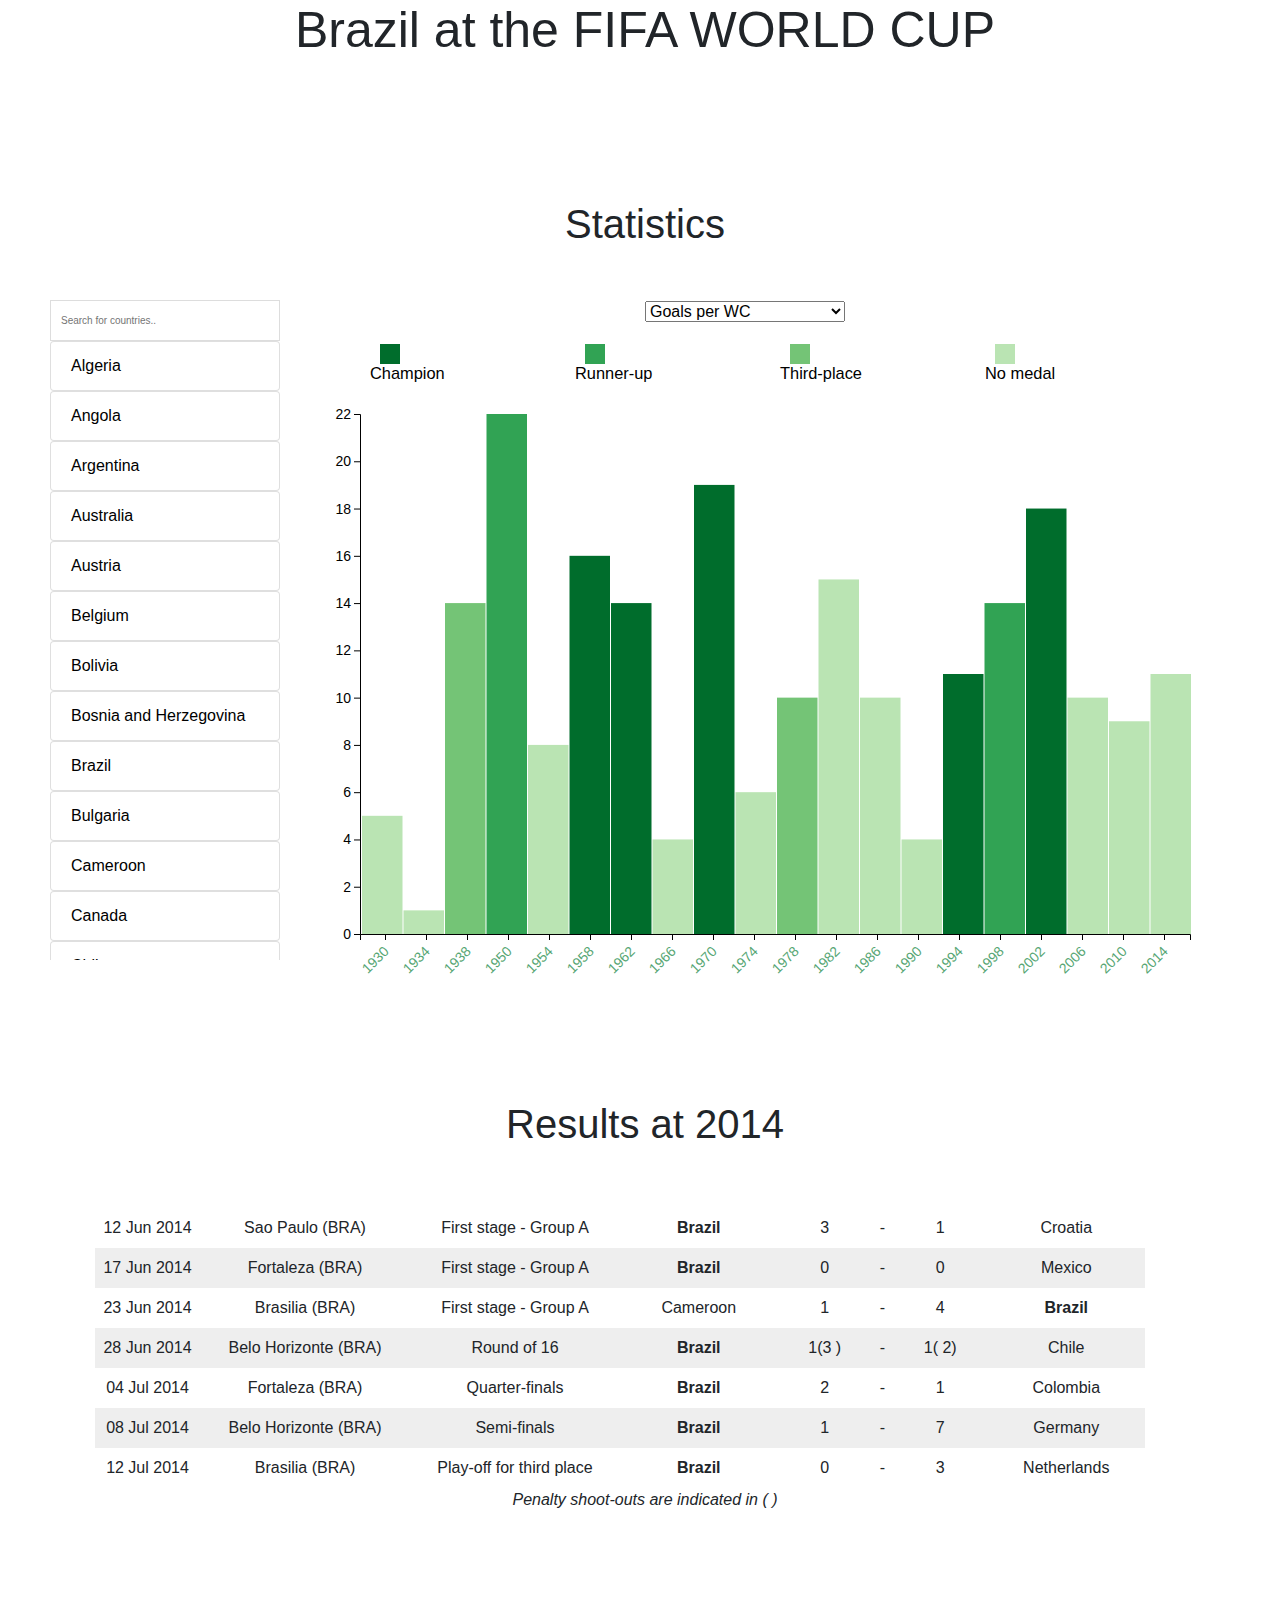
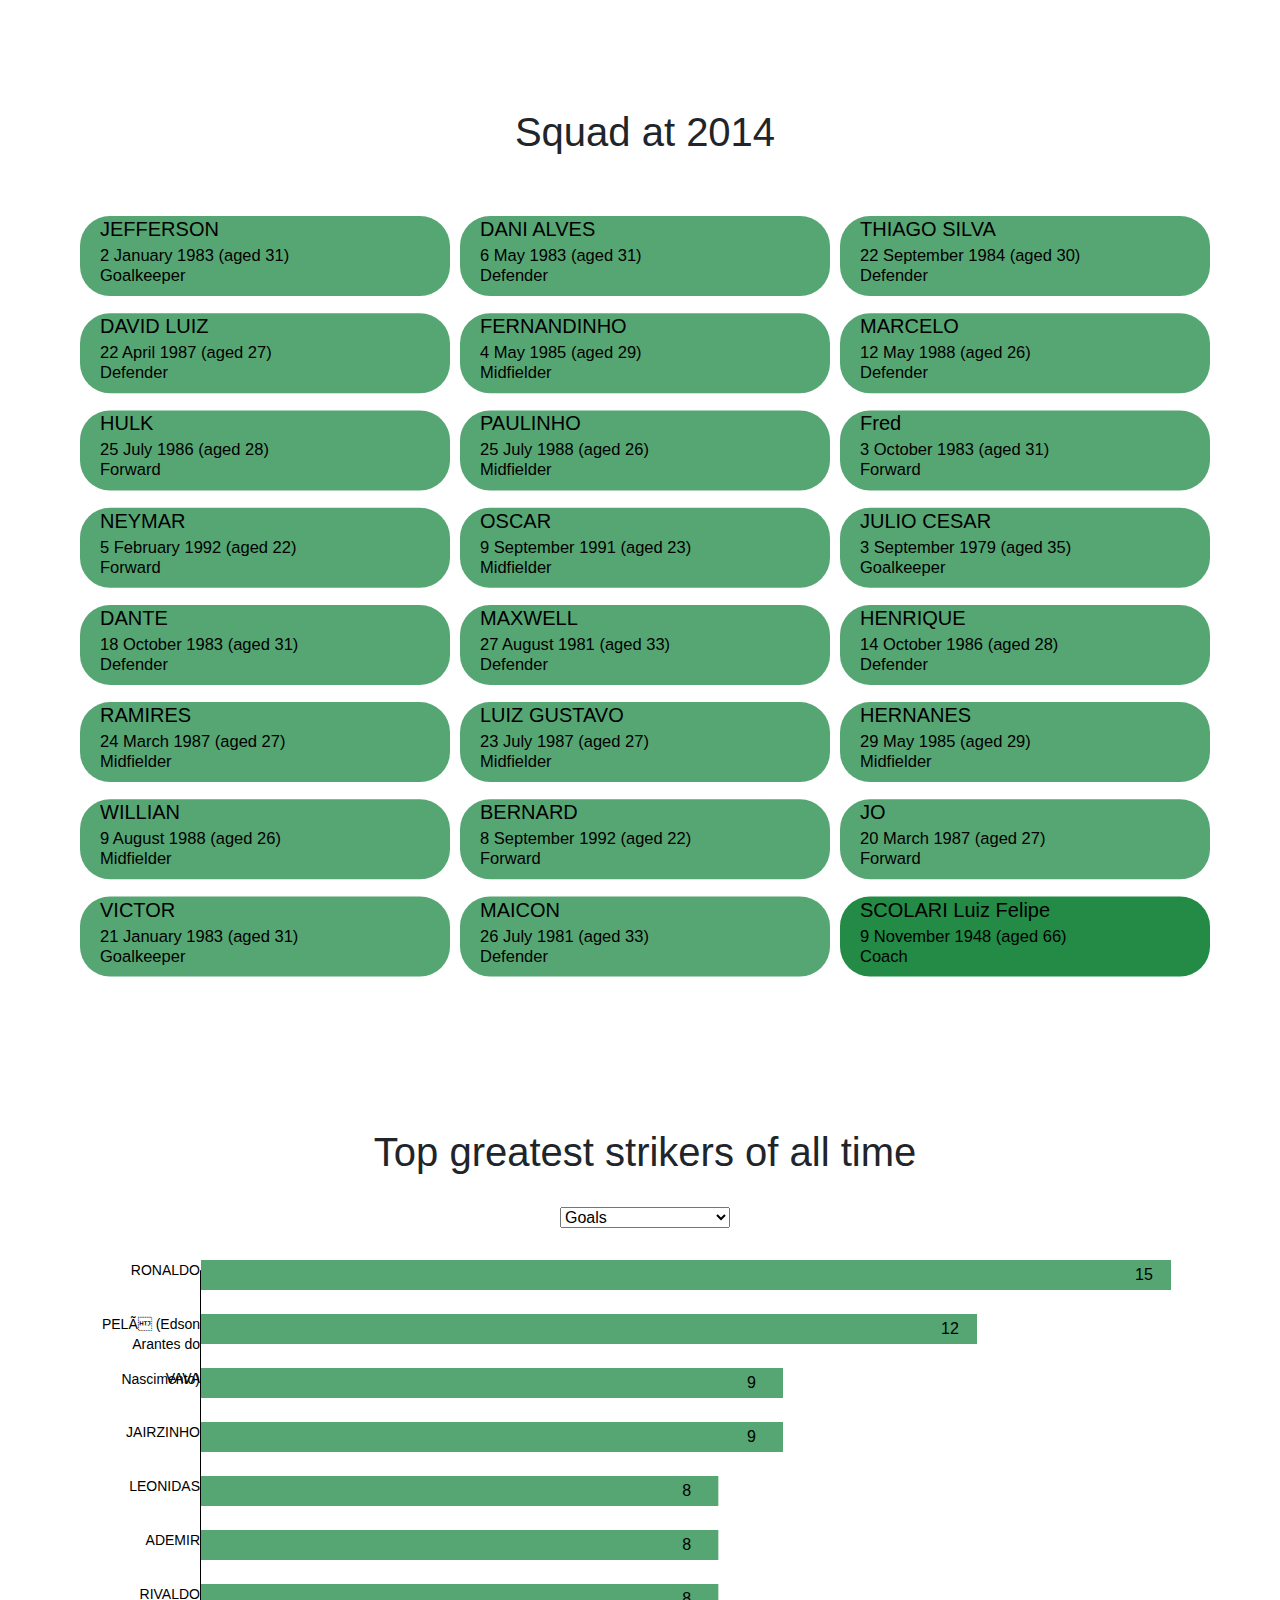
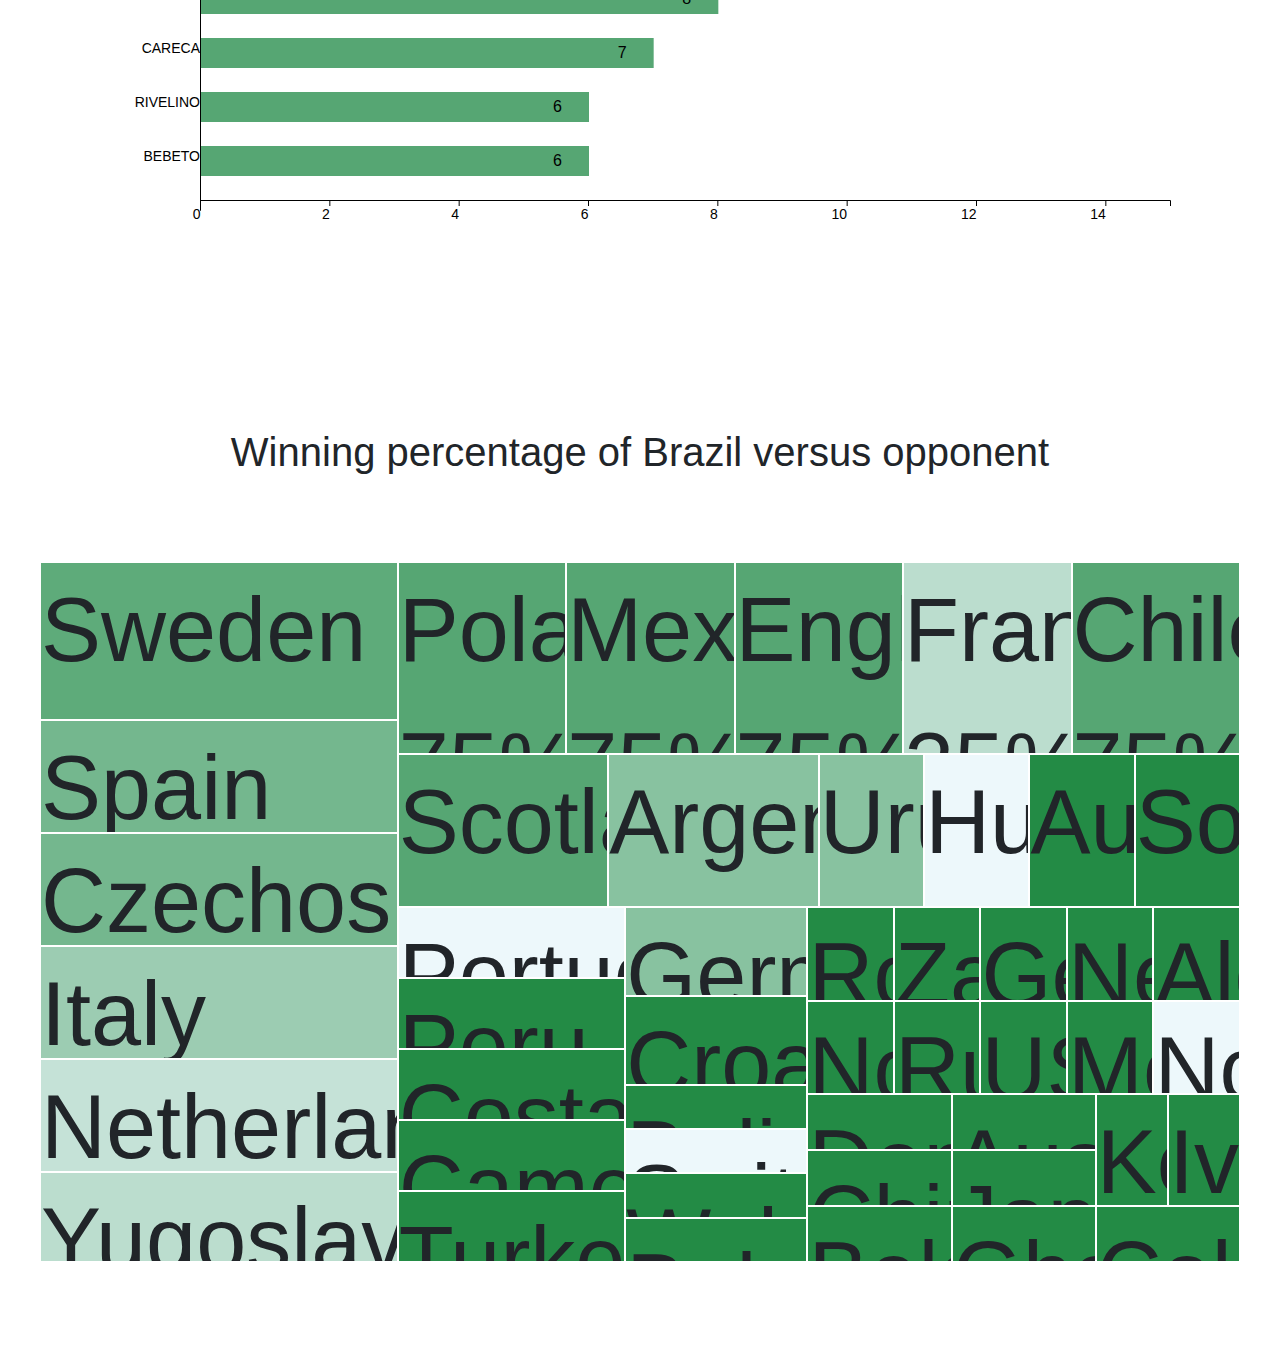
==== stats.html @ 10ae4177 "changed colors scale in stats chart" ====
<!DOCTYPE html>
<html>
  <head>
    <title>Team statistics</title>

    <script tyle = "text/javascript" src="js/d3.v4.js"></script>
    <script tyle = "text/javascript" src="js/stats.js"></script>
    <link rel="stylesheet" type="text/css" href="css/stats.css">
    <link rel="stylesheet" type="text/css" href="css/bootstrap.css"/>
  </head>
  <body>

    <div class = 'l-wrap'>

        <div class = 'grid-item l-stats' style="height: 200px">
            <h1 id = 'title' align=center> </h1>
        </div> <!-- end of div TITLE-->



        <div class = 'grid-item l-stats'style="height: 100px">
            <h1 id = 'title_barchart' align=center> </h1>
        </div> <!-- end of div TITLE BARCHART-->



        <div>
              <div id = '11' class = "grid-item l-country show_a_part">
                  <input type="text" id="countryInput" onkeyup="searchCountry()" placeholder="Search for countries..">
              </div>
              <div id = '12' class = "grid-item l-chart" style="height: 800px">
                  <div id = "drop" align=center></div>
                  <div id = "legend" align=center style="height: 60px"></div>
          		</div>
        </div> <!-- end of div BARCHART-->



        <div class='container'>
  				<div id = '2' class = "grid-item l-result table-responsive" style="height: 500px">
            <h1 id = 'title_result' align=center style="height: 100px"> </h1>
  				</div> <!-- end of div id 2-->
        </div> <!-- end of div RESULT-->

        <div id = '5' class = "grid-item l-squad">
          <h1 id = '#SOME_ESPACES#' align=center style="height: 100px"> </h1>
          <h1 id = 'title_squad' align=center style="height: 70px"> </h1>
        </div> <!-- end of div SQUAD -->


        <div id = '3' class = "grid-item l-striker" style="height: 900px">
            <h1 id = 'title_striker' align=center style="height: 70px"> </h1>
            <div id = "drop_striker" align=center></div>
            <div id = "#SOME_ESPACES#" align=center></div>
        </div><!-- end of div TOP STRIKERS-->



        <h1 id = 'title_treemap' align=center> </h1>
        <h1 id = '#SOME_ESPACES#' align=center style="height: 70px"> </h1>
        <div id = "treemap" class = 'grid-item l-treemap' style="height: 700px">
        </div> <!-- end of div TREEMAP-->

        <div id = "#SOME_ESPACES#" align=center style="height: 800px"></div>


    </div> <!-- end of div l-wrap-->
  </body>
</html>
---- css/stats.css ----
html body{
  box-sizing: border-box;
  background-color: white;
}



*,
*:before,
*:after {
  box-sizing: inherit;
}
/* gujarati */
@font-face {
  font-family: 'Mukta Vaani';
  font-style: normal;
  font-weight: 400;
  src: local('Mukta Vaani Regular'), local('MuktaVaani-Regular'), url(https://fonts.gstatic.com/s/muktavaani/v4/nBCV_CfolotRfZcyb1WMZ8tJnhbQWEDOXyTLVwzmlLw.woff2) format('woff2');
  unicode-range: U+0964-0965, U+0A80-0AFF, U+200B-200D, U+20B9, U+25CC, U+A830-A839;
}
/* latin-ext */
@font-face {
  font-family: 'Mukta Vaani';
  font-style: normal;
  font-weight: 400;
  src: local('Mukta Vaani Regular'), local('MuktaVaani-Regular'), url(https://fonts.gstatic.com/s/muktavaani/v4/nBCV_CfolotRfZcyb1WMZ6E8kM4xWR1_1bYURRojRGc.woff2) format('woff2');
  unicode-range: U+0100-024F, U+1E00-1EFF, U+20A0-20AB, U+20AD-20CF, U+2C60-2C7F, U+A720-A7FF;
}
/* latin */
@font-face {
  font-family: 'Mukta Vaani';
  font-style: normal;
  font-weight: 400;
  src: local('Mukta Vaani Regular'), local('MuktaVaani-Regular'), url(https://fonts.gstatic.com/s/muktavaani/v4/nBCV_CfolotRfZcyb1WMZ4gp9Q8gbYrhqGlRav_IXfk.woff2) format('woff2');
  unicode-range: U+0000-00FF, U+0131, U+0152-0153, U+02C6, U+02DA, U+02DC, U+2000-206F, U+2074, U+20AC, U+2212, U+2215;
}
.text{
  font-family: 'Mukta Vaani', sans-serif;
}
.col-center {
  float: none;
  margin: 0 auto;
}

.feature {
	position: relative;
}

.node {
	position: absolute;
	border: 1px white solid;
	overflow: hidden;

  &.level-1 {
  z-index: 5;
  font-size: 10vmin;
}
}
.l-wrap {
  max-width: 1200px;
  margin-right: auto;
  margin-left: auto;
}


.grid-item {
  padding-left: 10px;
  margin-right: 10px;
  float: left;
}

.l-country {
  width: 20%;
}

.l-chart {
  width: 75%;
}

.l-result {
  width: 100%
}

.l-striker {
  width: 100%
}

.l-treemap {
  position: relative;
  width: 100%
}

.l-squad {
  width: 100%
}
.l-stats {
  width: 100%
}

:root{
    --COLOR-HOVER: rgb(35, 139, 69);
    --COLOR-RECT : rgb(86, 166, 115);
}

.inner {
  display: inline-block;
}

table, th, td {
    text-align: center;
}

table#svg_result tr:nth-child(even) {
    background-color: #eee;
}
table#svg_result tr:nth-child(odd) {
   background-color:#fff;
}
table#svg_result th {
    background-color: black;
    color: white;
}

table#svg_result tr:hover {
	background-color: var(--COLOR-RECT);
}
/*
table#svg_squad tr:nth-child(odd) {
   background-color:#fff;
}

table#svg_squad tr:nth-child(even) {
    background-color: #eee;
}


table#svg_squad th {
    background-color: black;
    color: white;
}

table#svg_squad tr:hover {
	background-color: var(--COLOR-HOVER);
}
*/
.ol {
  list-style-type: none;
  margin: 0;
  padding: 0;
}
.li {
  display: inline;
  list-style-type: none;
  padding-right: 0px;
  fill : red;
}

.show_a_part {
    max-height:660px;
    overflow-y:auto;
}
.chart text {
  fill: white;
  font: 20px sans-serif;
  text-anchor: end;
}
.intro_text {

}

.Champion {
	fill: #006d2c;
}

.Runner-up {
	fill:  #31a354;
}

.Third-place {
	fill: #74c476;
}

.Group-stage {
	fill: #bae4b3;
}
/*
.rect_stats {
	fill: var(--COLOR-RECT);
}
.rect_stats:hover {
	fill: var(--COLOR-HOVER);
}
.Champion:hover {
	fill: var(--COLOR-HOVER);
}
.Runner-up:hover {
	fill: var(--COLOR-HOVER);
}
.Third-place:hover {
	fill: var(--COLOR-HOVER);
}
.Group-stage:hover {
	fill: var(--COLOR-HOVER);
}
*/

.axis {
  font: 10px sans-serif;
}
.rect_strikers {
	fill: var(--COLOR-RECT);
}
.rect_strikers:hover {
	fill: var(--COLOR-HOVER);
}

.Player {
  fill: var(--COLOR-RECT)
}
.Coach {
  fill: var(--COLOR-HOVER);
}

.axis path,
.axis line {
  fill: none;
  stroke: #000;
  shape-rendering: crispEdges;
}


input#countryInput {
    background-position: 10px 12px; /* Position the search icon */
    background-repeat: no-repeat; /* Do not repeat the icon image */
    width: 100%;
    font-size: 10px; /* Increase font-size */
    padding: 12px 10px 12px 10px; /* Add some padding */
    border: 1px solid #ddd; /* Add a grey border */
    margin-bottom: 0px; /* Add some space below the input */
}
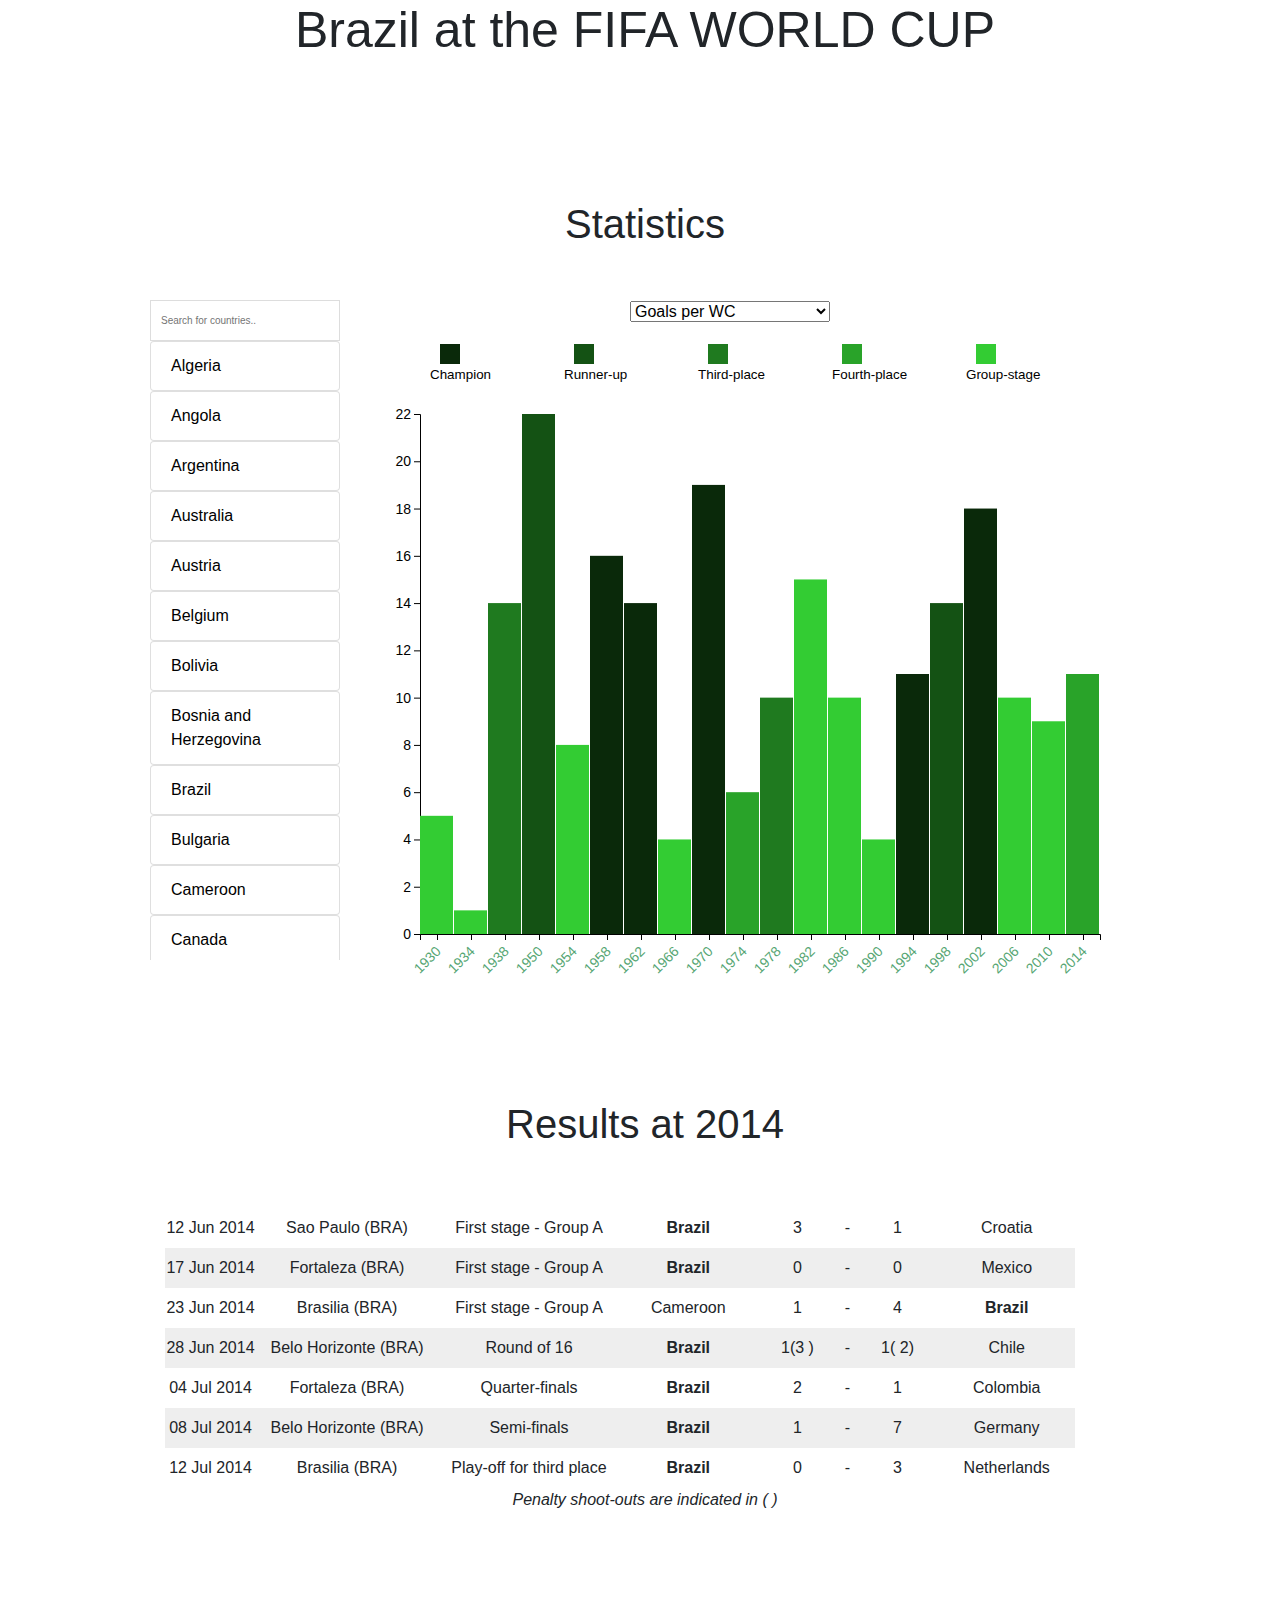
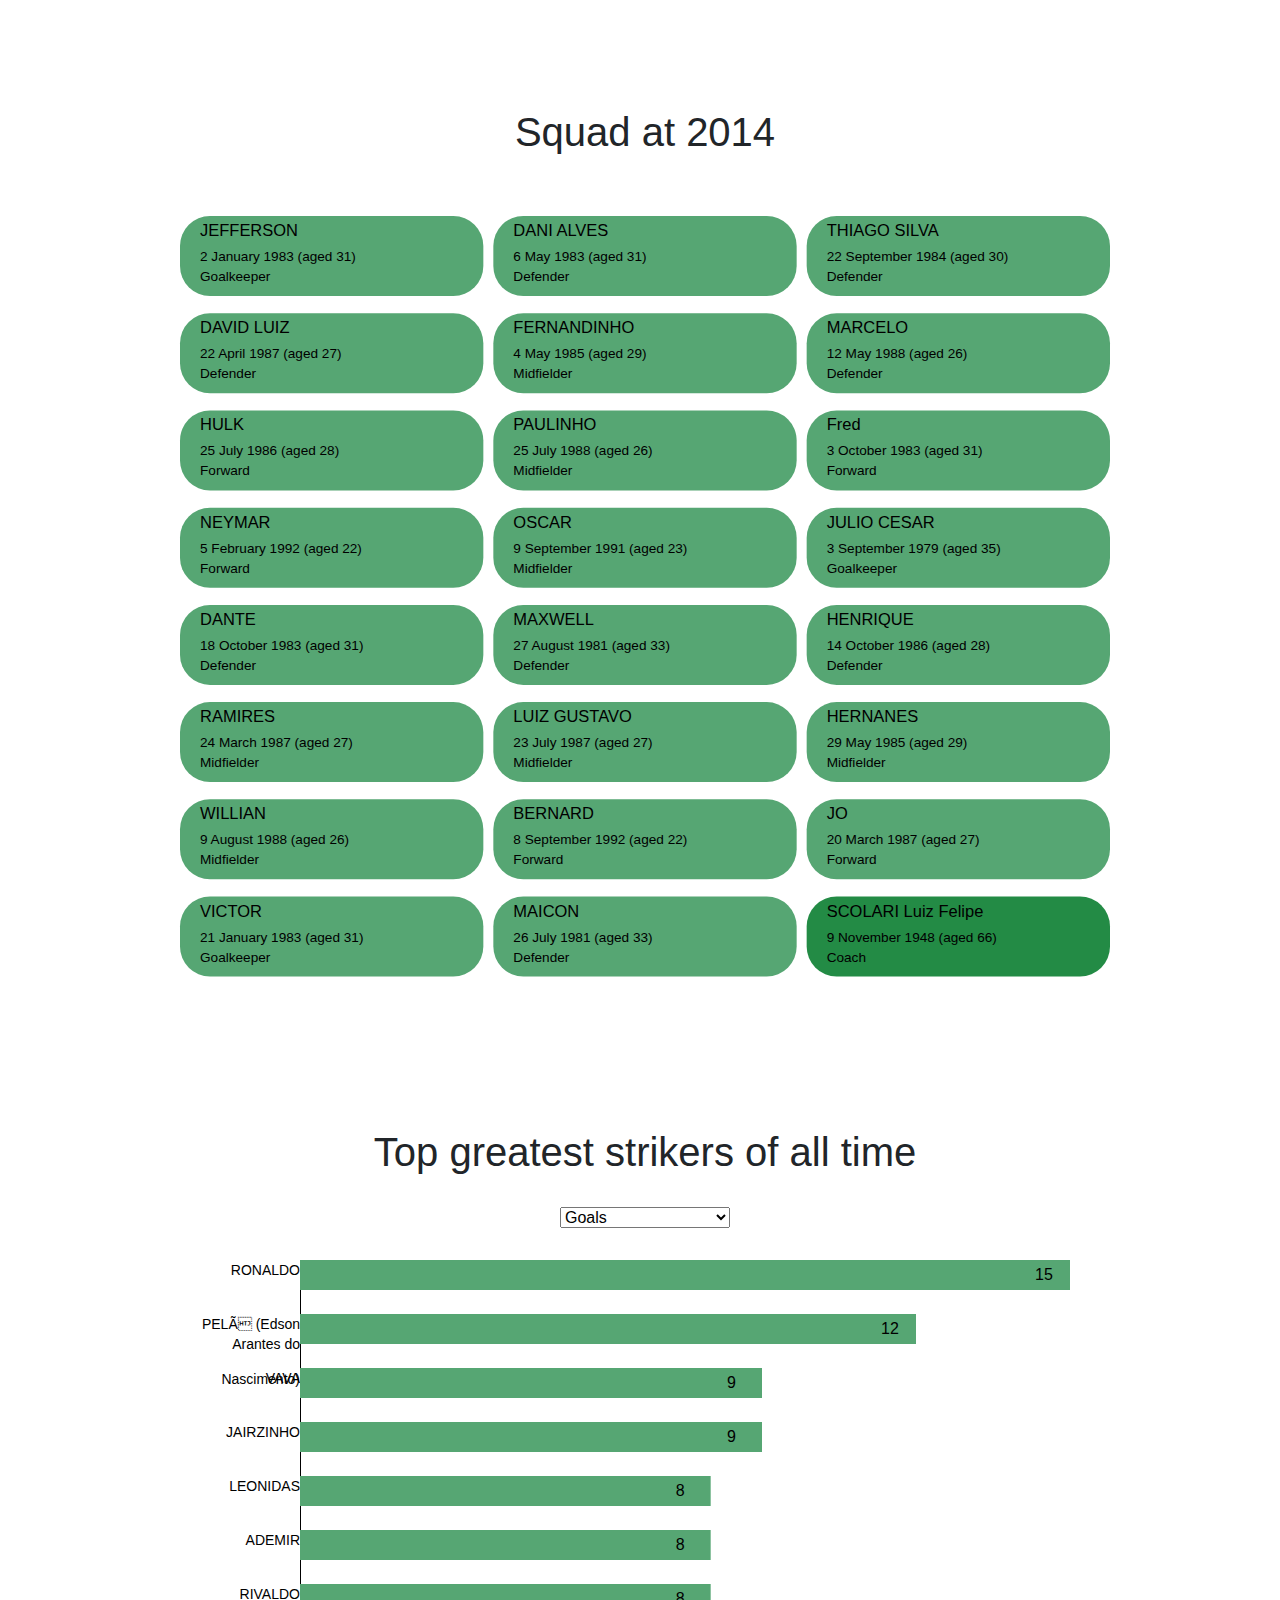
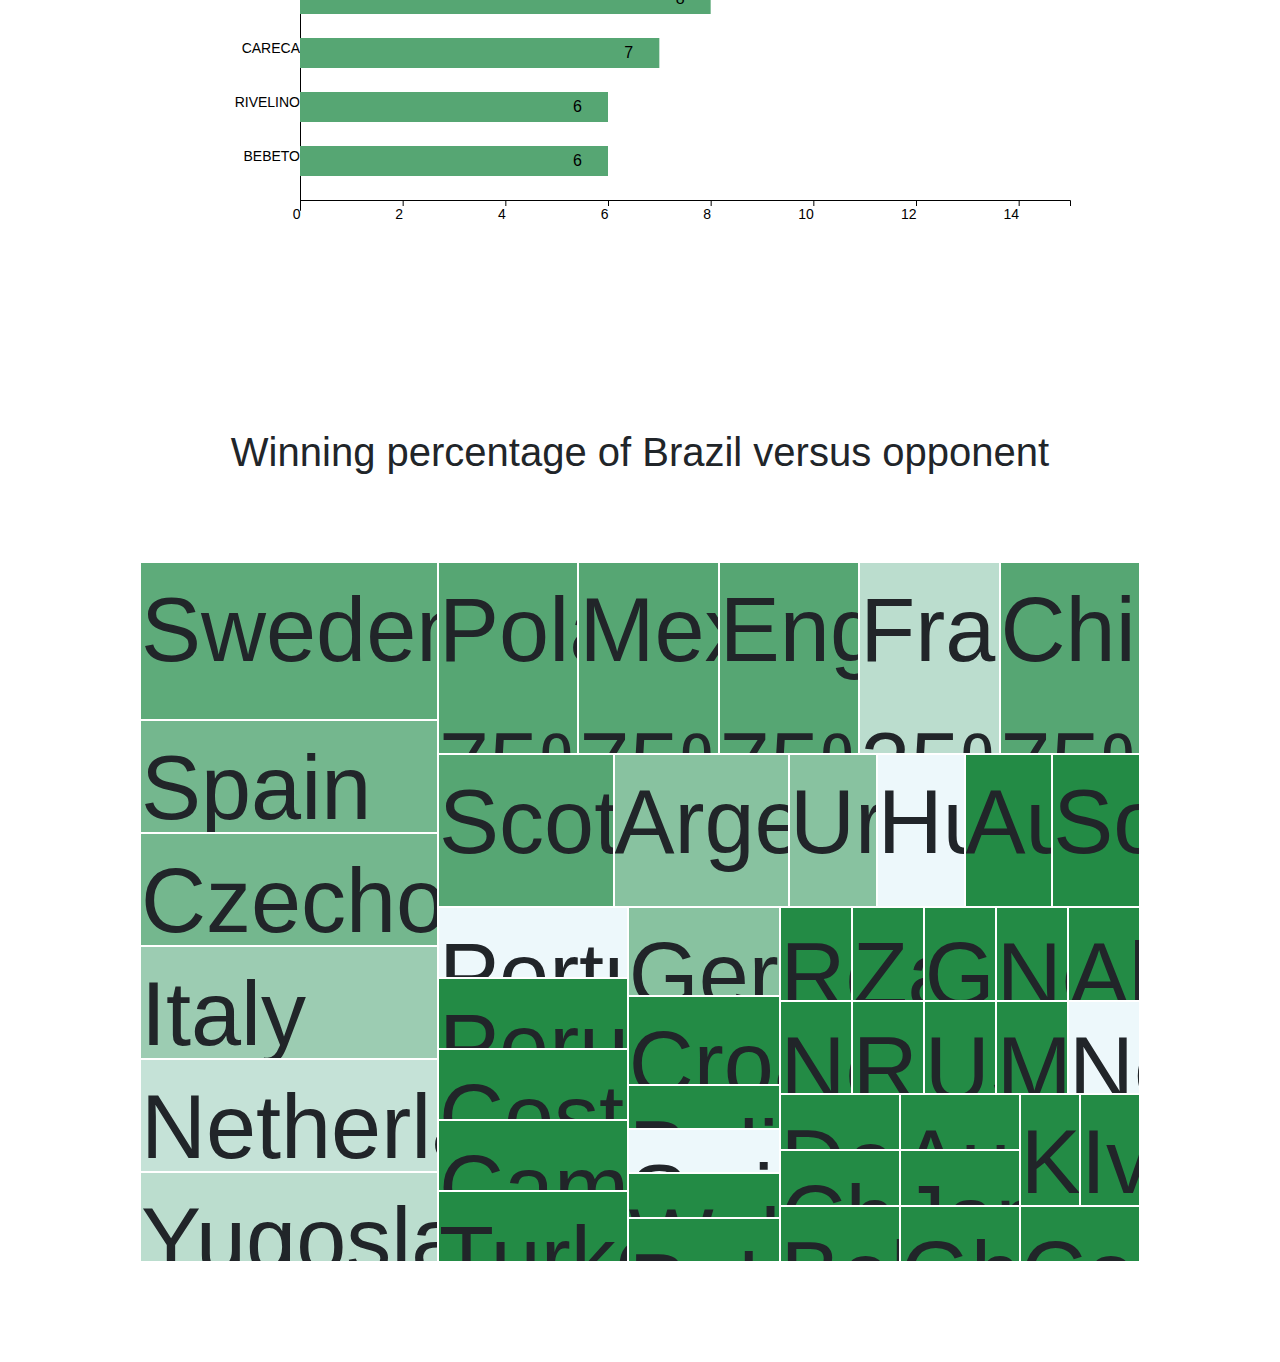
==== commit ef95099e: "Add template" ====
--- a/stats.html
+++ b/stats.html
@@ -4,8 +4,8 @@
     <title>Team statistics</title>
 
     <script tyle = "text/javascript" src="js/d3.v4.js"></script>
-    <script tyle = "text/javascript" src="js/stats.js"></script>
-    <link rel="stylesheet" type="text/css" href="css/stats.css">
+    <script tyle = "text/javascript" src="js/main.js"></script>
+    <link rel="stylesheet" type="text/css" href="css/styles.css">
     <link rel="stylesheet" type="text/css" href="css/bootstrap.css"/>
   </head>
   <body>
--- a/css/styles.css
+++ b/css/styles.css
@@ -0,0 +1,241 @@
+html body{
+  box-sizing: border-box;
+  background-color: white;
+}
+
+
+
+*,
+*:before,
+*:after {
+  box-sizing: inherit;
+}
+/* gujarati */
+@font-face {
+  font-family: 'Mukta Vaani';
+  font-style: normal;
+  font-weight: 400;
+  src: local('Mukta Vaani Regular'), local('MuktaVaani-Regular'), url(https://fonts.gstatic.com/s/muktavaani/v4/nBCV_CfolotRfZcyb1WMZ8tJnhbQWEDOXyTLVwzmlLw.woff2) format('woff2');
+  unicode-range: U+0964-0965, U+0A80-0AFF, U+200B-200D, U+20B9, U+25CC, U+A830-A839;
+}
+/* latin-ext */
+@font-face {
+  font-family: 'Mukta Vaani';
+  font-style: normal;
+  font-weight: 400;
+  src: local('Mukta Vaani Regular'), local('MuktaVaani-Regular'), url(https://fonts.gstatic.com/s/muktavaani/v4/nBCV_CfolotRfZcyb1WMZ6E8kM4xWR1_1bYURRojRGc.woff2) format('woff2');
+  unicode-range: U+0100-024F, U+1E00-1EFF, U+20A0-20AB, U+20AD-20CF, U+2C60-2C7F, U+A720-A7FF;
+}
+/* latin */
+@font-face {
+  font-family: 'Mukta Vaani';
+  font-style: normal;
+  font-weight: 400;
+  src: local('Mukta Vaani Regular'), local('MuktaVaani-Regular'), url(https://fonts.gstatic.com/s/muktavaani/v4/nBCV_CfolotRfZcyb1WMZ4gp9Q8gbYrhqGlRav_IXfk.woff2) format('woff2');
+  unicode-range: U+0000-00FF, U+0131, U+0152-0153, U+02C6, U+02DA, U+02DC, U+2000-206F, U+2074, U+20AC, U+2212, U+2215;
+}
+.text{
+  font-family: 'Mukta Vaani', sans-serif;
+}
+.col-center {
+  float: none;
+  margin: 0 auto;
+}
+
+.feature {
+	position: relative;
+}
+
+.node {
+	position: absolute;
+	border: 1px white solid;
+	overflow: hidden;
+
+  &.level-1 {
+  z-index: 5;
+  font-size: 10vmin;
+}
+}
+.l-wrap {
+  max-width: 1000px;
+  margin-right: auto;
+  margin-left: auto;
+}
+
+
+.grid-item {
+  padding-left: 10px;
+  margin-right: 10px;
+  float: left;
+}
+
+.l-country {
+  width: 20%;
+}
+
+.l-chart {
+  width: 75%;
+}
+
+.l-result {
+  width: 100%
+}
+
+.l-striker {
+  width: 100%
+}
+
+.l-treemap {
+  position: relative;
+  width: 100%
+}
+
+.l-squad {
+  width: 100%
+}
+.l-stats {
+  width: 100%
+}
+
+:root{
+    --COLOR-HOVER: rgb(35, 139, 69);
+    --COLOR-RECT : rgb(86, 166, 115);
+}
+
+.inner {
+  display: inline-block;
+}
+
+table, th, td {
+    text-align: center;
+}
+
+table#svg_result tr:nth-child(even) {
+    background-color: #eee;
+}
+table#svg_result tr:nth-child(odd) {
+   background-color:#fff;
+}
+table#svg_result th {
+    background-color: black;
+    color: white;
+}
+
+table#svg_result tr:hover {
+	background-color: var(--COLOR-RECT);
+}
+/*
+table#svg_squad tr:nth-child(odd) {
+   background-color:#fff;
+}
+
+table#svg_squad tr:nth-child(even) {
+    background-color: #eee;
+}
+
+
+table#svg_squad th {
+    background-color: black;
+    color: white;
+}
+
+table#svg_squad tr:hover {
+	background-color: var(--COLOR-HOVER);
+}
+*/
+.ol {
+  list-style-type: none;
+  margin: 0;
+  padding: 0;
+}
+.li {
+  display: inline;
+  list-style-type: none;
+  padding-right: 0px;
+  fill : red;
+}
+
+.show_a_part {
+    max-height:660px;
+    overflow-y:auto;
+}
+.chart text {
+  fill: white;
+  font: 20px sans-serif;
+  text-anchor: end;
+}
+.intro_text {
+
+}
+.rect_stats {
+	fill: var(--COLOR-RECT);
+}
+.rect_stats:hover {
+	fill: var(--COLOR-HOVER);
+}
+.Champion {
+	fill: #0a290a;
+}
+.Champion:hover {
+	fill: #b3ffb3;
+}
+.Runner-up {
+	fill: #145214;
+}
+.Runner-up:hover {
+	fill: #b3ffb3;
+}
+.Third-place {
+	fill: #1f7a1f;
+}
+.Third-place:hover {
+	fill: #b3ffb3;
+}
+.Fourth-place {
+	fill: #29a329;
+}
+.Fourth-place:hover {
+	fill: #b3ffb3;
+}
+.Group-stage {
+	fill: #33cc33;
+}
+.Group-stage:hover {
+	fill: #b3ffb3;
+}
+
+
+.axis {
+  font: 10px sans-serif;
+}
+.rect_strikers {
+	fill: var(--COLOR-RECT);
+}
+.rect_strikers:hover {
+	fill: var(--COLOR-HOVER);
+}
+
+.Player {
+  fill: var(--COLOR-RECT)
+}
+.Coach {
+  fill: var(--COLOR-HOVER);
+}
+
+.axis path,
+.axis line {
+  fill: none;
+  stroke: #000;
+  shape-rendering: crispEdges;
+}
+
+
+input#countryInput {
+    background-position: 10px 12px; /* Position the search icon */
+    background-repeat: no-repeat; /* Do not repeat the icon image */
+    width: 100%;
+    font-size: 10px; /* Increase font-size */
+    padding: 12px 10px 12px 10px; /* Add some padding */
+    border: 1px solid #ddd; /* Add a grey border */
+    margin-bottom: 0px; /* Add some space below the input */
+}
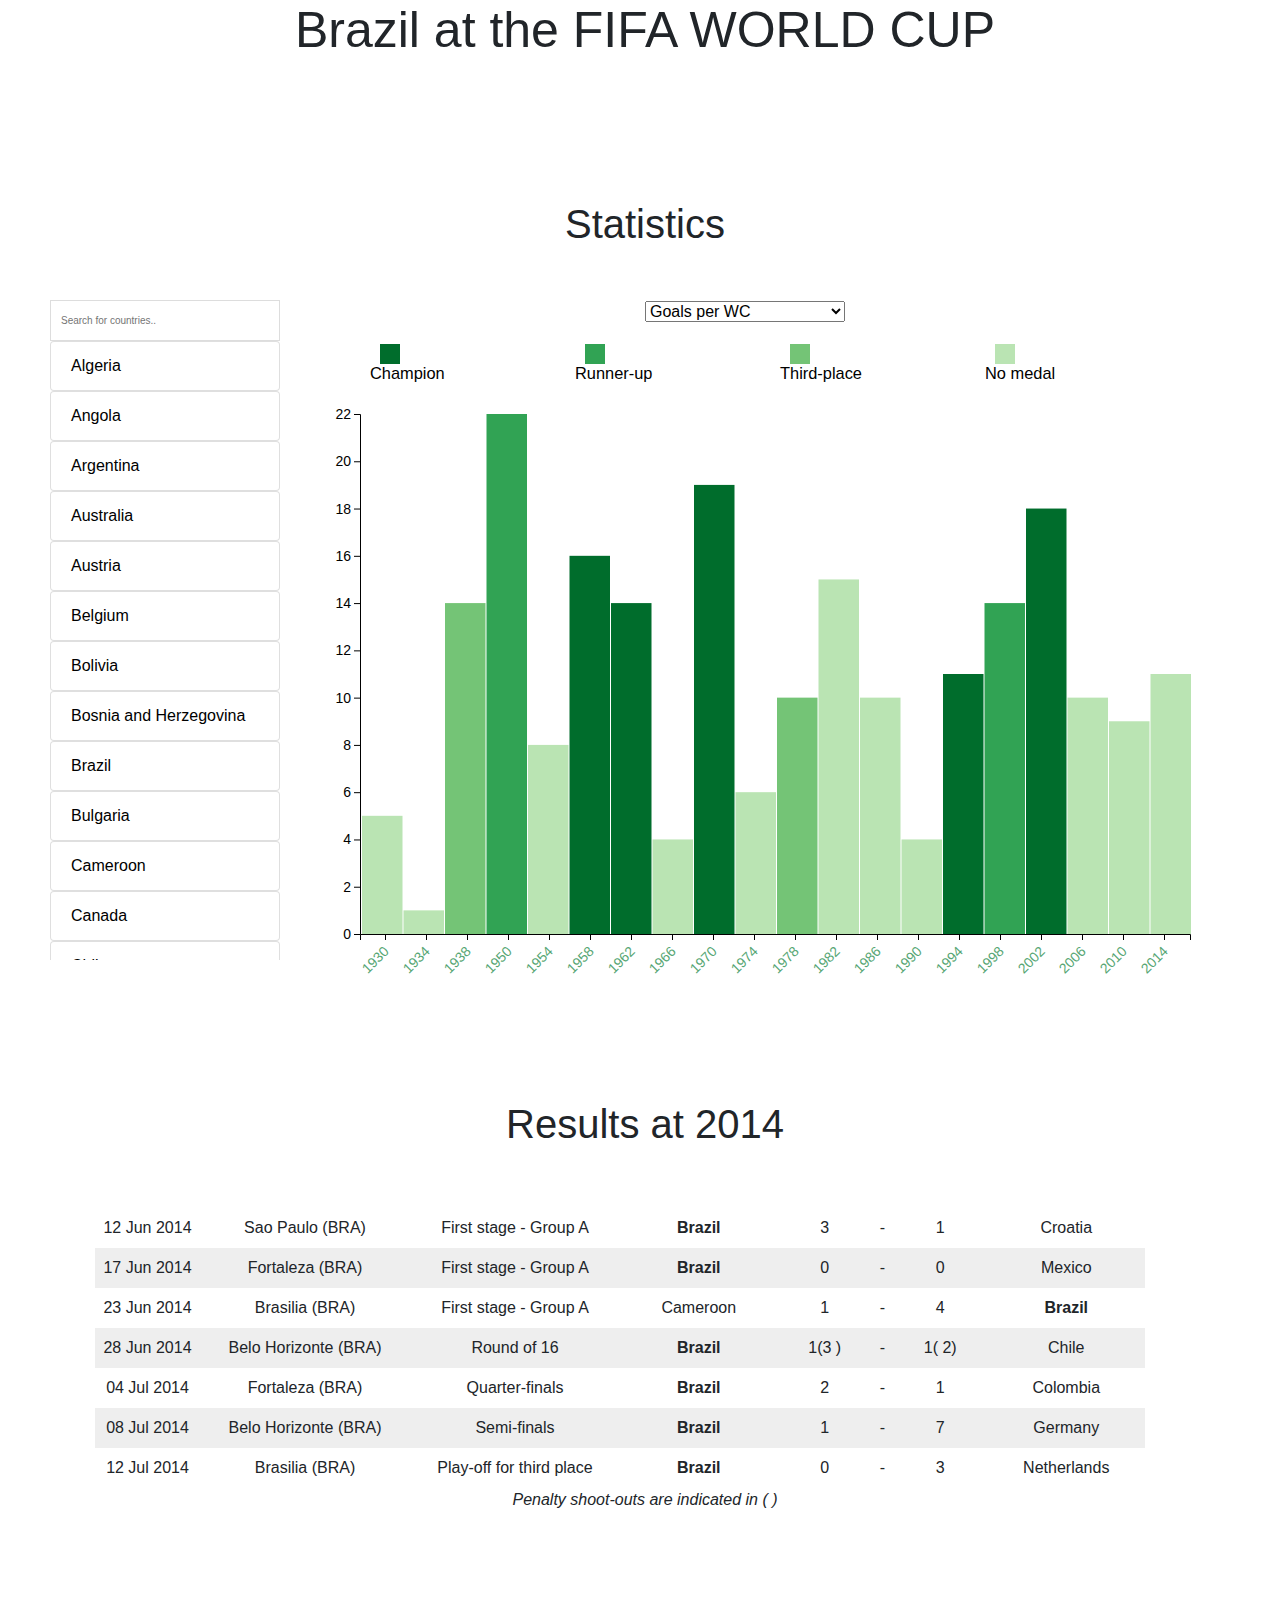
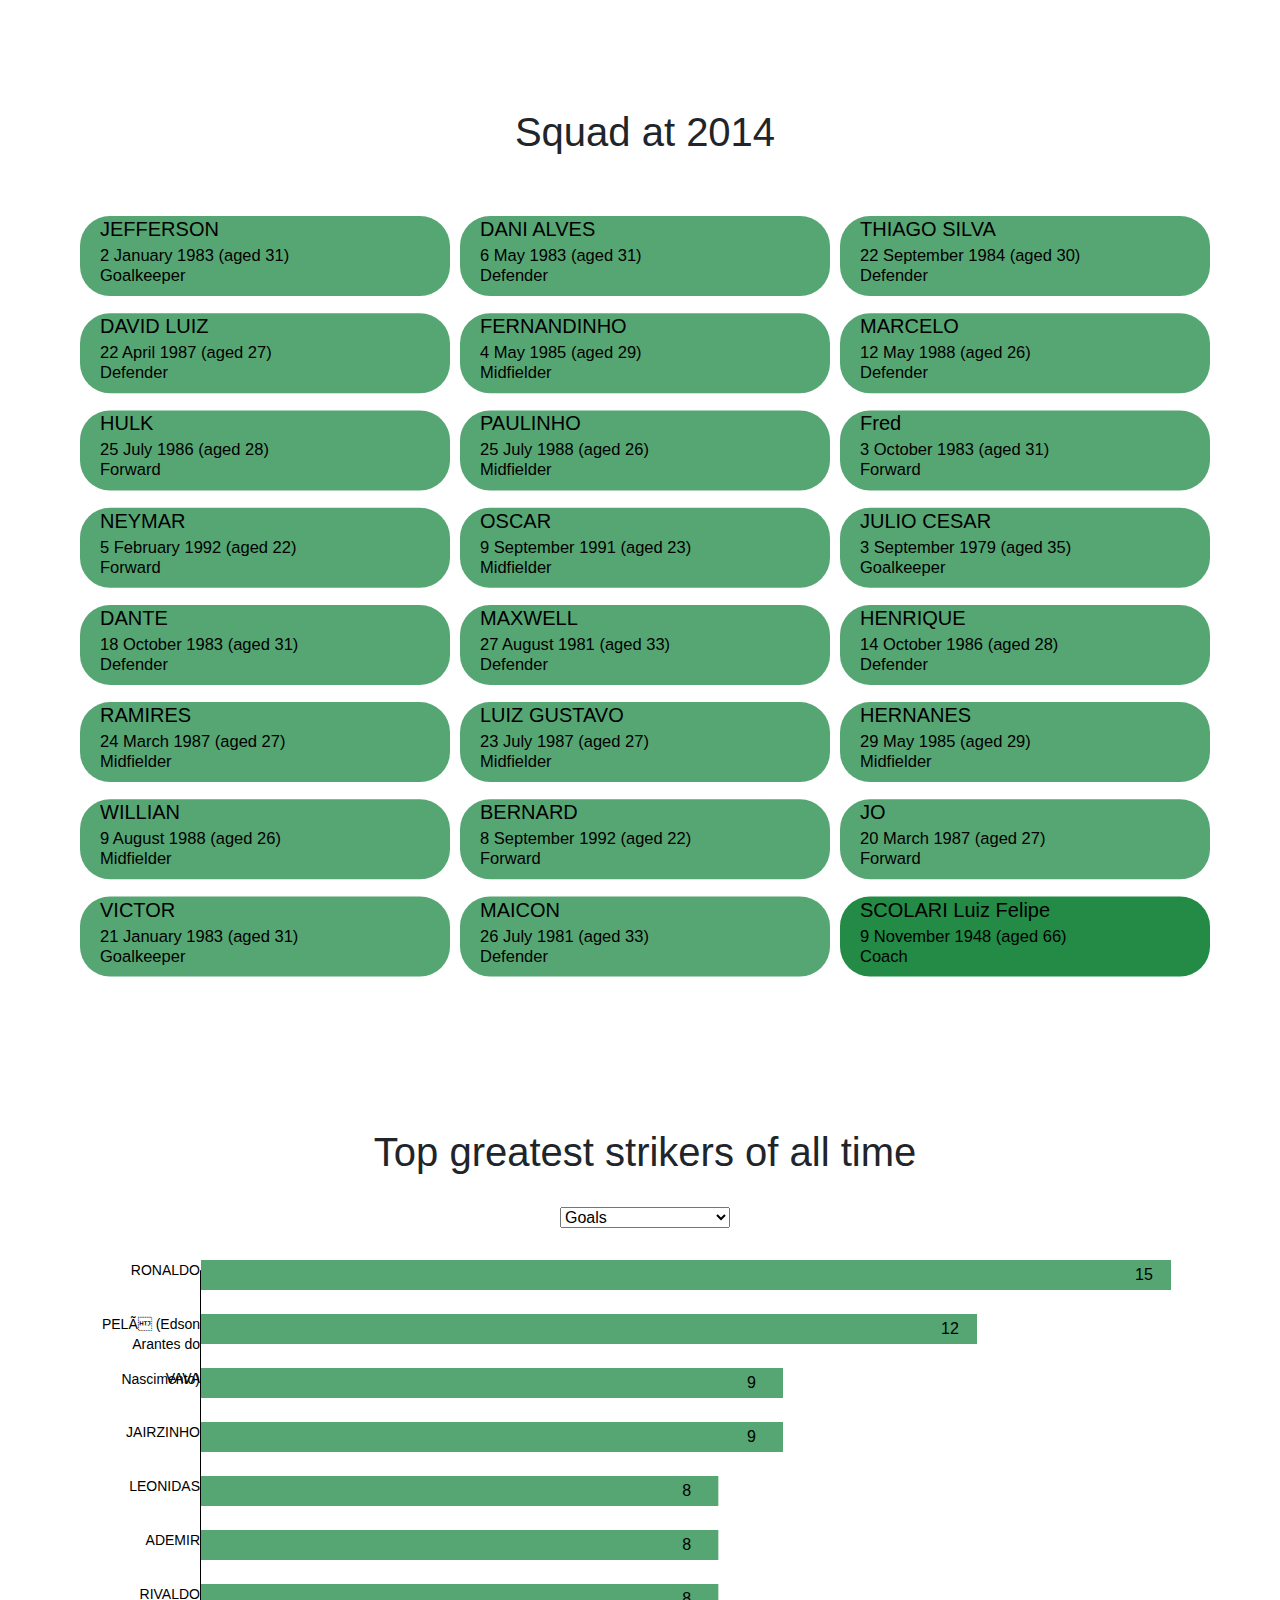
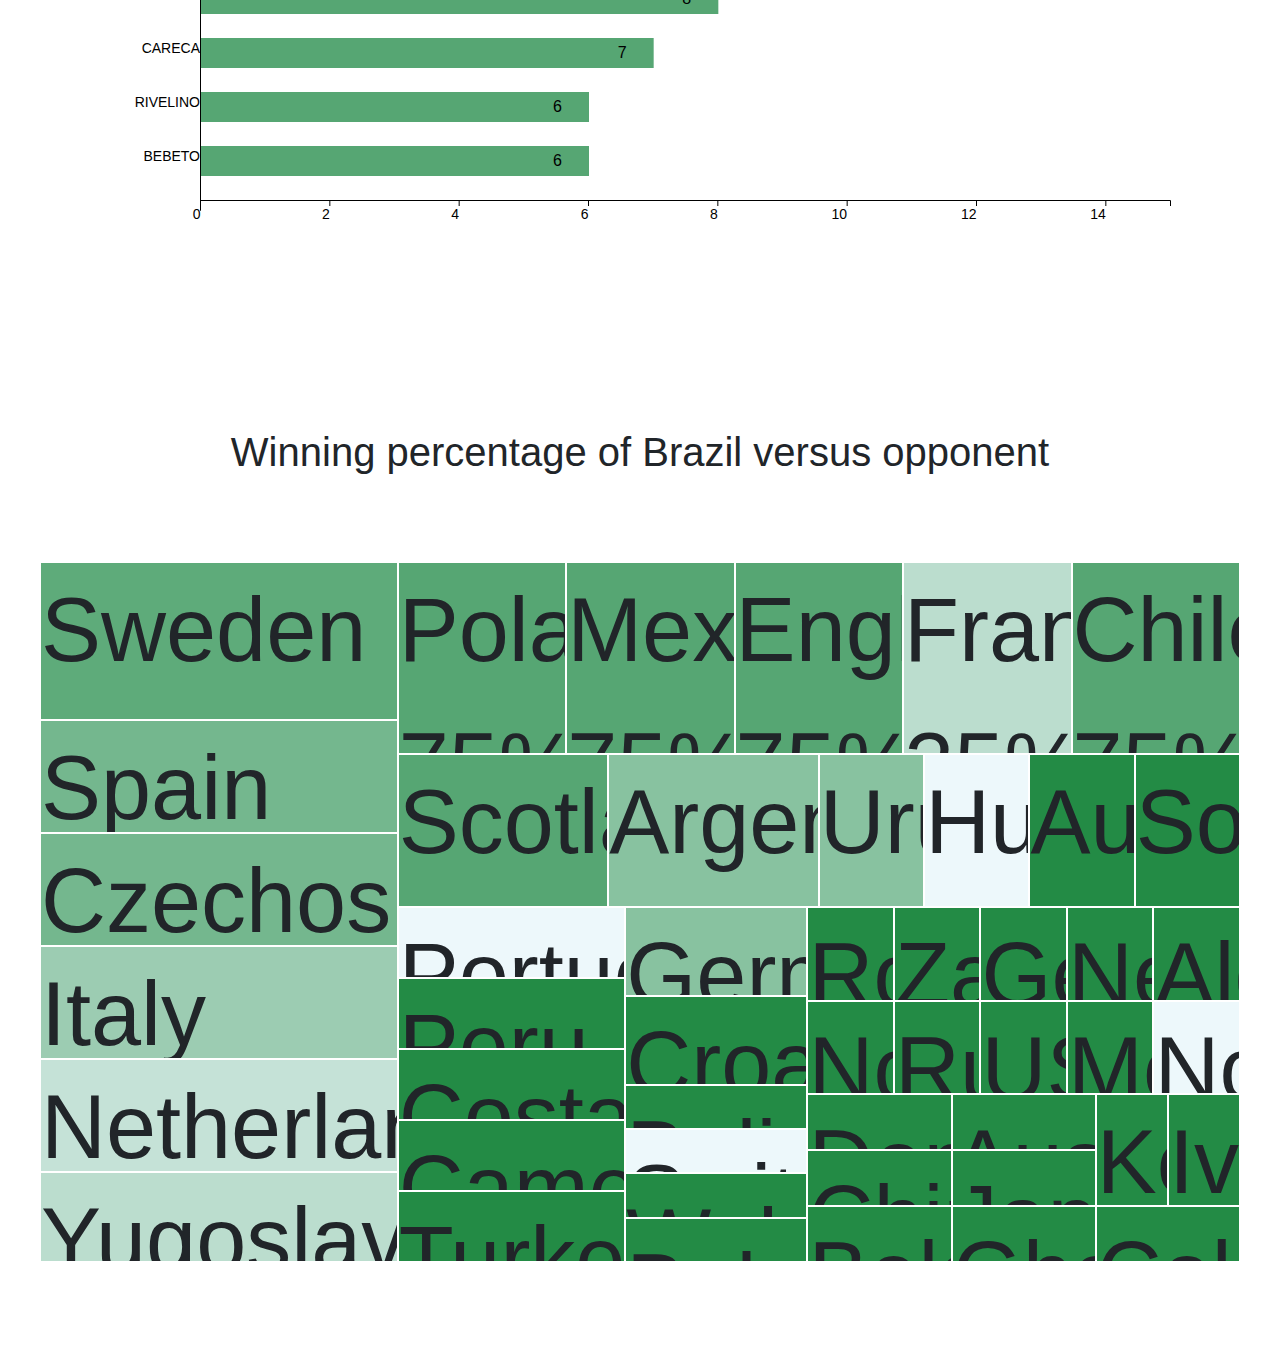
==== commit 0ff63356: "Merge branch 'statsPage'" ====
--- a/stats.html
+++ b/stats.html
@@ -1,11 +1,16 @@
-<!DOCTYPE html>
+<!DOCTYPE HTML>
+<!--
+	Spatial by TEMPLATED
+	templated.co @templatedco
+	Released for free under the Creative Commons Attribution 3.0 license (templated.co/license)
+-->
 <html>
   <head>
     <title>Team statistics</title>
 
     <script tyle = "text/javascript" src="js/d3.v4.js"></script>
-    <script tyle = "text/javascript" src="js/main.js"></script>
-    <link rel="stylesheet" type="text/css" href="css/styles.css">
+    <script tyle = "text/javascript" src="js/stats.js"></script>
+    <link rel="stylesheet" type="text/css" href="css/stats.css">
     <link rel="stylesheet" type="text/css" href="css/bootstrap.css"/>
   </head>
   <body>
--- a/css/stats.css
+++ b/css/stats.css
@@ -0,0 +1,240 @@
+html body{
+  box-sizing: border-box;
+  background-color: white;
+}
+
+
+
+*,
+*:before,
+*:after {
+  box-sizing: inherit;
+}
+/* gujarati */
+@font-face {
+  font-family: 'Mukta Vaani';
+  font-style: normal;
+  font-weight: 400;
+  src: local('Mukta Vaani Regular'), local('MuktaVaani-Regular'), url(https://fonts.gstatic.com/s/muktavaani/v4/nBCV_CfolotRfZcyb1WMZ8tJnhbQWEDOXyTLVwzmlLw.woff2) format('woff2');
+  unicode-range: U+0964-0965, U+0A80-0AFF, U+200B-200D, U+20B9, U+25CC, U+A830-A839;
+}
+/* latin-ext */
+@font-face {
+  font-family: 'Mukta Vaani';
+  font-style: normal;
+  font-weight: 400;
+  src: local('Mukta Vaani Regular'), local('MuktaVaani-Regular'), url(https://fonts.gstatic.com/s/muktavaani/v4/nBCV_CfolotRfZcyb1WMZ6E8kM4xWR1_1bYURRojRGc.woff2) format('woff2');
+  unicode-range: U+0100-024F, U+1E00-1EFF, U+20A0-20AB, U+20AD-20CF, U+2C60-2C7F, U+A720-A7FF;
+}
+/* latin */
+@font-face {
+  font-family: 'Mukta Vaani';
+  font-style: normal;
+  font-weight: 400;
+  src: local('Mukta Vaani Regular'), local('MuktaVaani-Regular'), url(https://fonts.gstatic.com/s/muktavaani/v4/nBCV_CfolotRfZcyb1WMZ4gp9Q8gbYrhqGlRav_IXfk.woff2) format('woff2');
+  unicode-range: U+0000-00FF, U+0131, U+0152-0153, U+02C6, U+02DA, U+02DC, U+2000-206F, U+2074, U+20AC, U+2212, U+2215;
+}
+.text{
+  font-family: 'Mukta Vaani', sans-serif;
+}
+.col-center {
+  float: none;
+  margin: 0 auto;
+}
+
+.feature {
+	position: relative;
+}
+
+.node {
+	position: absolute;
+	border: 1px white solid;
+	overflow: hidden;
+
+  &.level-1 {
+  z-index: 5;
+  font-size: 10vmin;
+}
+}
+.l-wrap {
+  max-width: 1200px;
+  margin-right: auto;
+  margin-left: auto;
+}
+
+
+.grid-item {
+  padding-left: 10px;
+  margin-right: 10px;
+  float: left;
+}
+
+.l-country {
+  width: 20%;
+}
+
+.l-chart {
+  width: 75%;
+}
+
+.l-result {
+  width: 100%
+}
+
+.l-striker {
+  width: 100%
+}
+
+.l-treemap {
+  position: relative;
+  width: 100%
+}
+
+.l-squad {
+  width: 100%
+}
+.l-stats {
+  width: 100%
+}
+
+:root{
+    --COLOR-HOVER: rgb(35, 139, 69);
+    --COLOR-RECT : rgb(86, 166, 115);
+}
+
+.inner {
+  display: inline-block;
+}
+
+table, th, td {
+    text-align: center;
+}
+
+table#svg_result tr:nth-child(even) {
+    background-color: #eee;
+}
+table#svg_result tr:nth-child(odd) {
+   background-color:#fff;
+}
+table#svg_result th {
+    background-color: black;
+    color: white;
+}
+
+table#svg_result tr:hover {
+	background-color: var(--COLOR-RECT);
+}
+/*
+table#svg_squad tr:nth-child(odd) {
+   background-color:#fff;
+}
+
+table#svg_squad tr:nth-child(even) {
+    background-color: #eee;
+}
+
+
+table#svg_squad th {
+    background-color: black;
+    color: white;
+}
+
+table#svg_squad tr:hover {
+	background-color: var(--COLOR-HOVER);
+}
+*/
+.ol {
+  list-style-type: none;
+  margin: 0;
+  padding: 0;
+}
+.li {
+  display: inline;
+  list-style-type: none;
+  padding-right: 0px;
+  fill : red;
+}
+
+.show_a_part {
+    max-height:660px;
+    overflow-y:auto;
+}
+.chart text {
+  fill: white;
+  font: 20px sans-serif;
+  text-anchor: end;
+}
+.intro_text {
+
+}
+
+.Champion {
+	fill: #006d2c;
+}
+
+.Runner-up {
+	fill:  #31a354;
+}
+
+.Third-place {
+	fill: #74c476;
+}
+
+.Group-stage {
+	fill: #bae4b3;
+}
+/*
+.rect_stats {
+	fill: var(--COLOR-RECT);
+}
+.rect_stats:hover {
+	fill: var(--COLOR-HOVER);
+}
+.Champion:hover {
+	fill: var(--COLOR-HOVER);
+}
+.Runner-up:hover {
+	fill: var(--COLOR-HOVER);
+}
+.Third-place:hover {
+	fill: var(--COLOR-HOVER);
+}
+.Group-stage:hover {
+	fill: var(--COLOR-HOVER);
+}
+*/
+
+.axis {
+  font: 10px sans-serif;
+}
+.rect_strikers {
+	fill: var(--COLOR-RECT);
+}
+.rect_strikers:hover {
+	fill: var(--COLOR-HOVER);
+}
+
+.Player {
+  fill: var(--COLOR-RECT)
+}
+.Coach {
+  fill: var(--COLOR-HOVER);
+}
+
+.axis path,
+.axis line {
+  fill: none;
+  stroke: #000;
+  shape-rendering: crispEdges;
+}
+
+
+input#countryInput {
+    background-position: 10px 12px; /* Position the search icon */
+    background-repeat: no-repeat; /* Do not repeat the icon image */
+    width: 100%;
+    font-size: 10px; /* Increase font-size */
+    padding: 12px 10px 12px 10px; /* Add some padding */
+    border: 1px solid #ddd; /* Add a grey border */
+    margin-bottom: 0px; /* Add some space below the input */
+}
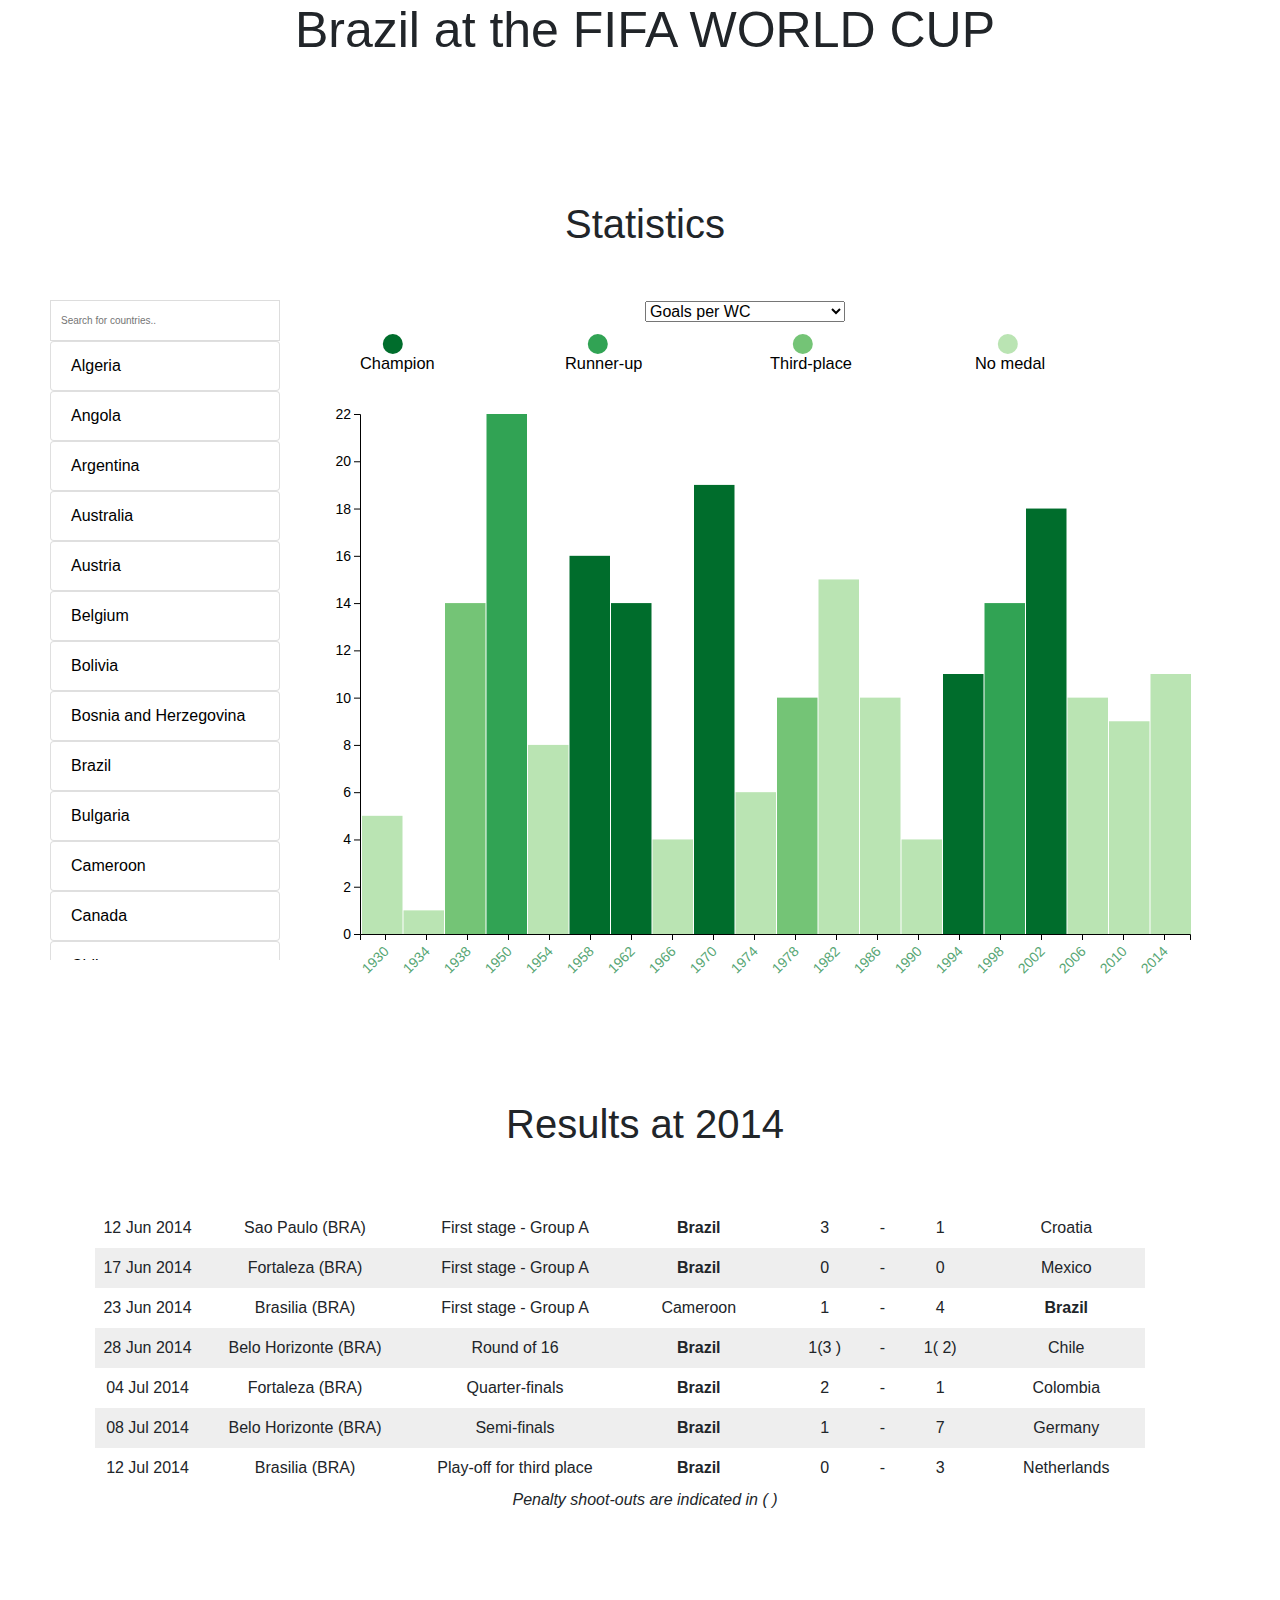
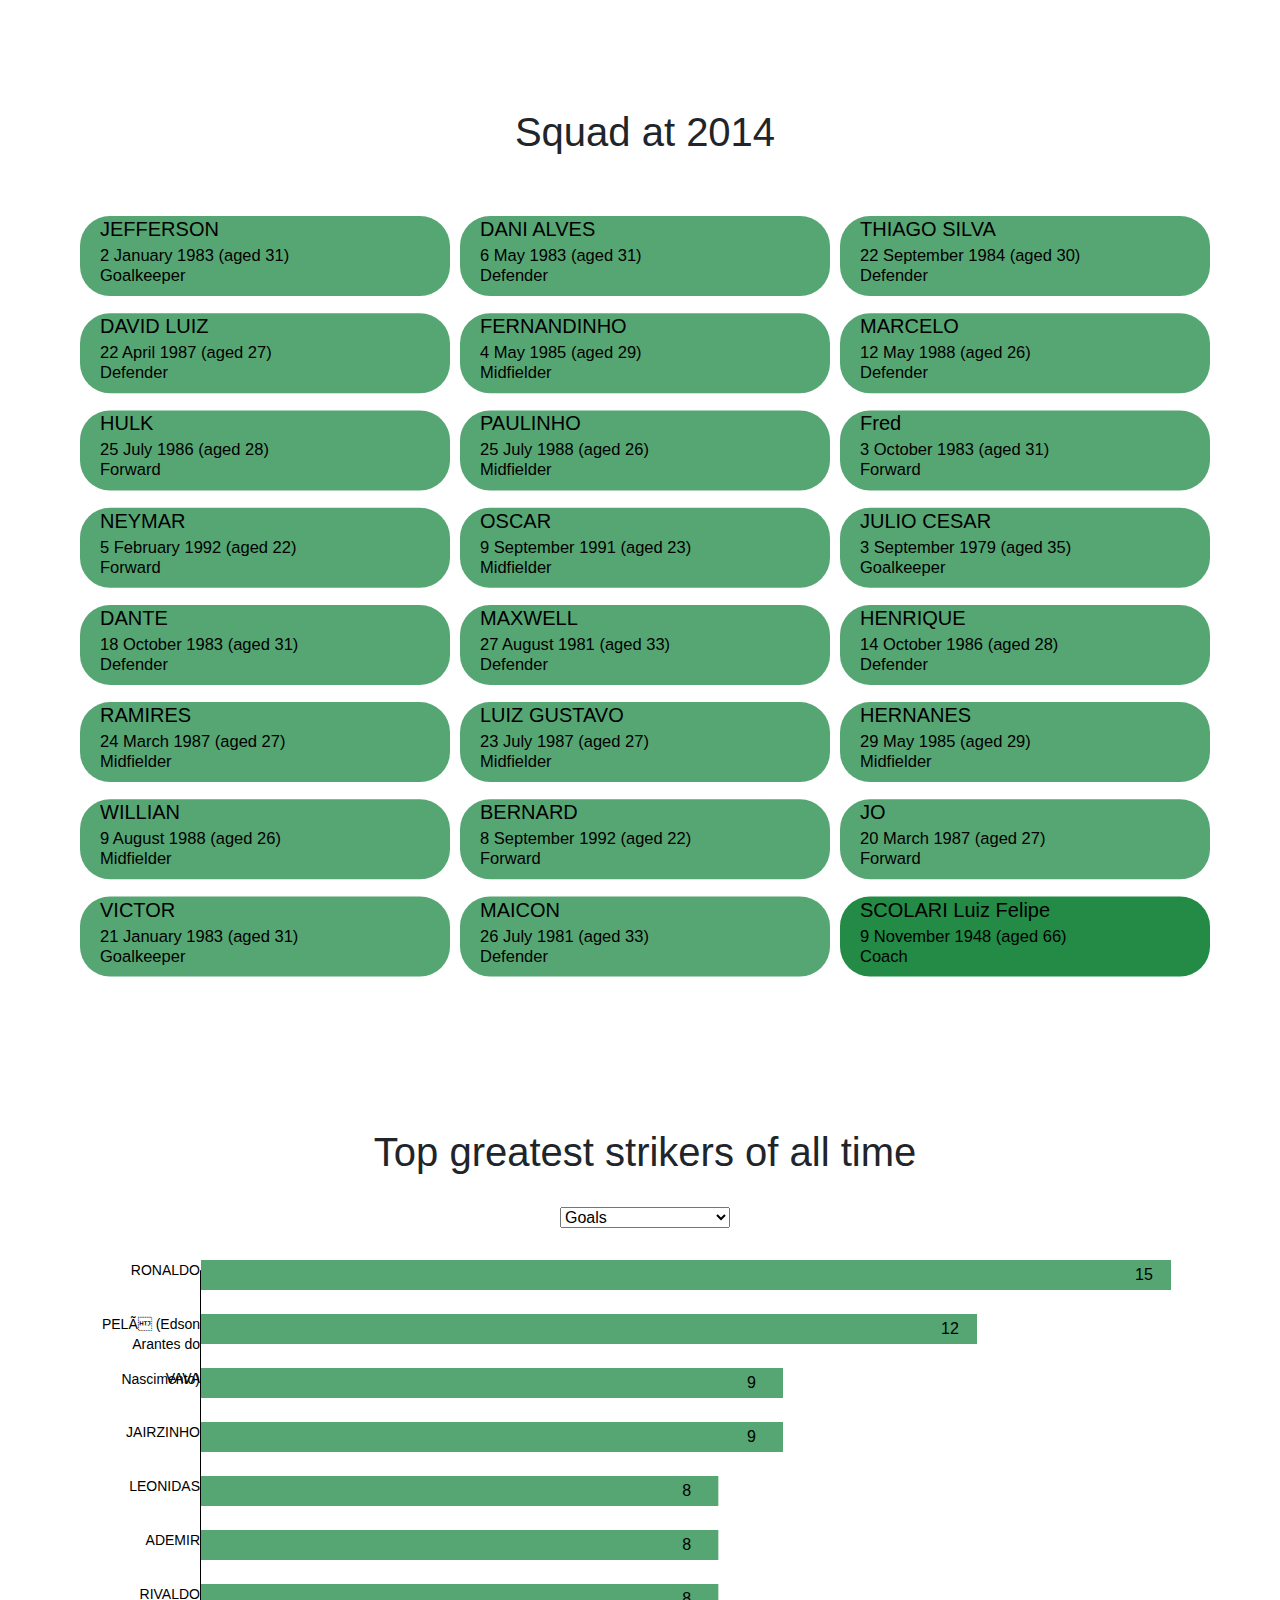
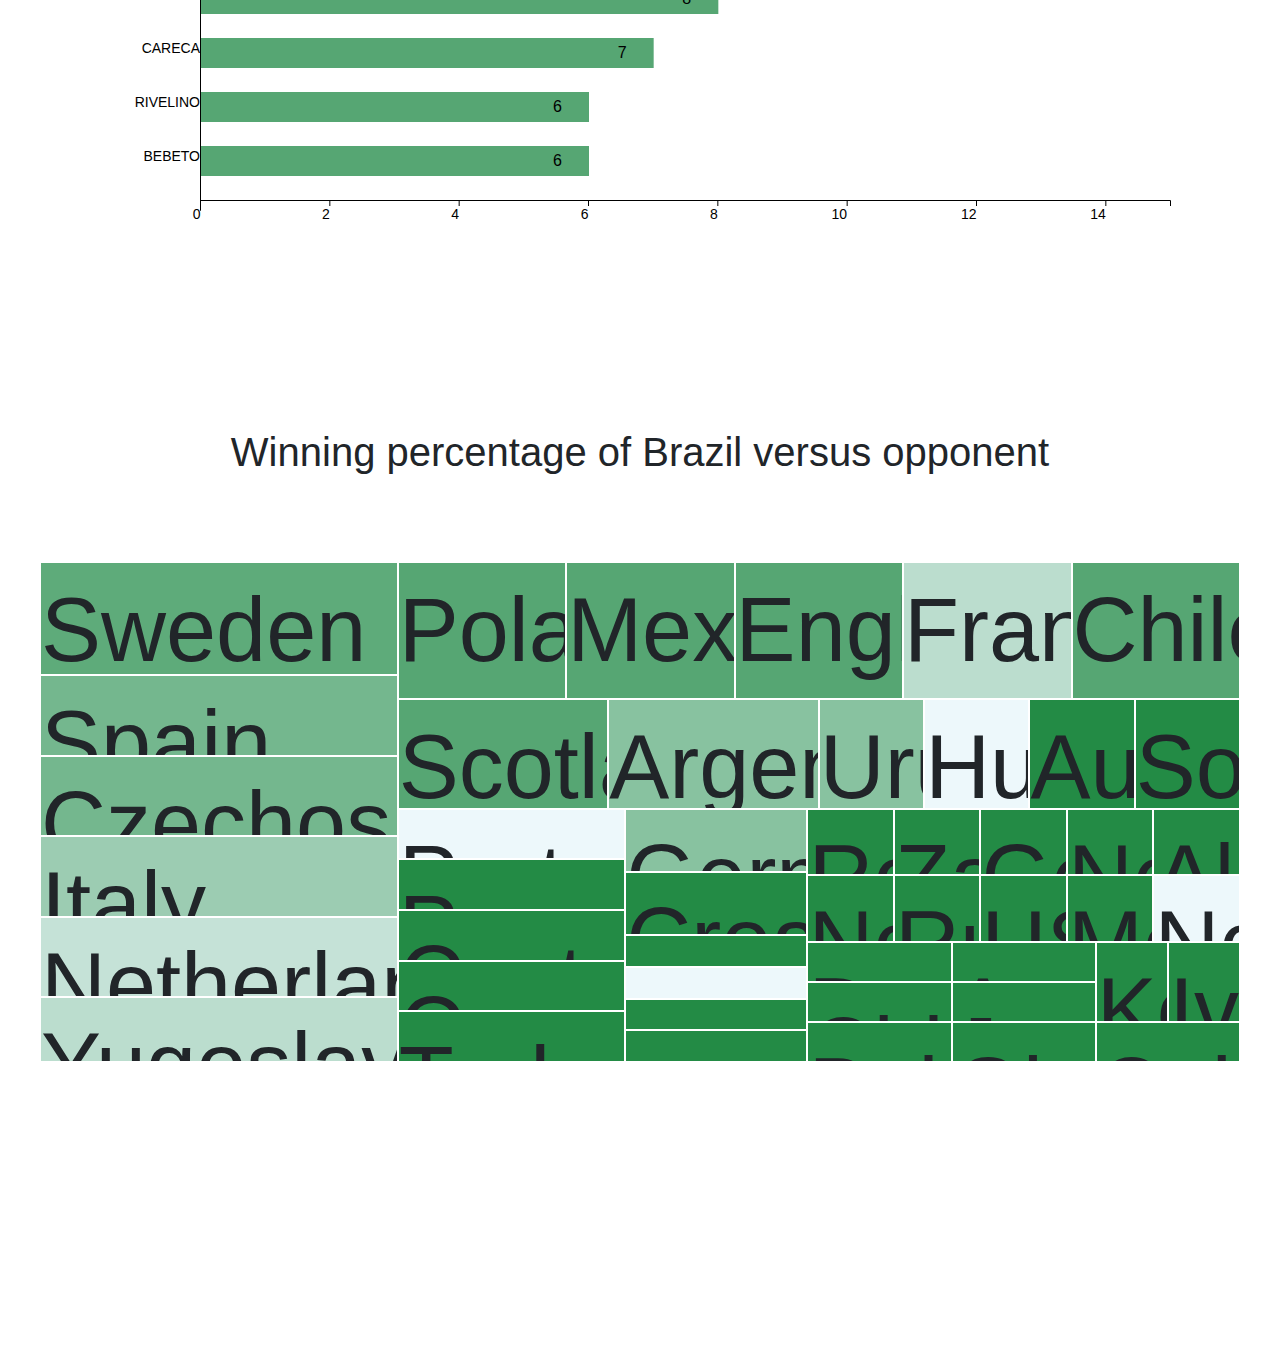
==== commit c47ba599: "Final retouches" ====
--- a/stats.html
+++ b/stats.html
@@ -63,7 +63,7 @@
 
         <h1 id = 'title_treemap' align=center> </h1>
         <h1 id = '#SOME_ESPACES#' align=center style="height: 70px"> </h1>
-        <div id = "treemap" class = 'grid-item l-treemap' style="height: 700px">
+        <div id = "treemap" class = 'grid-item l-treemap center' style="height: 500px;">
         </div> <!-- end of div TREEMAP-->
 
         <div id = "#SOME_ESPACES#" align=center style="height: 800px"></div>
